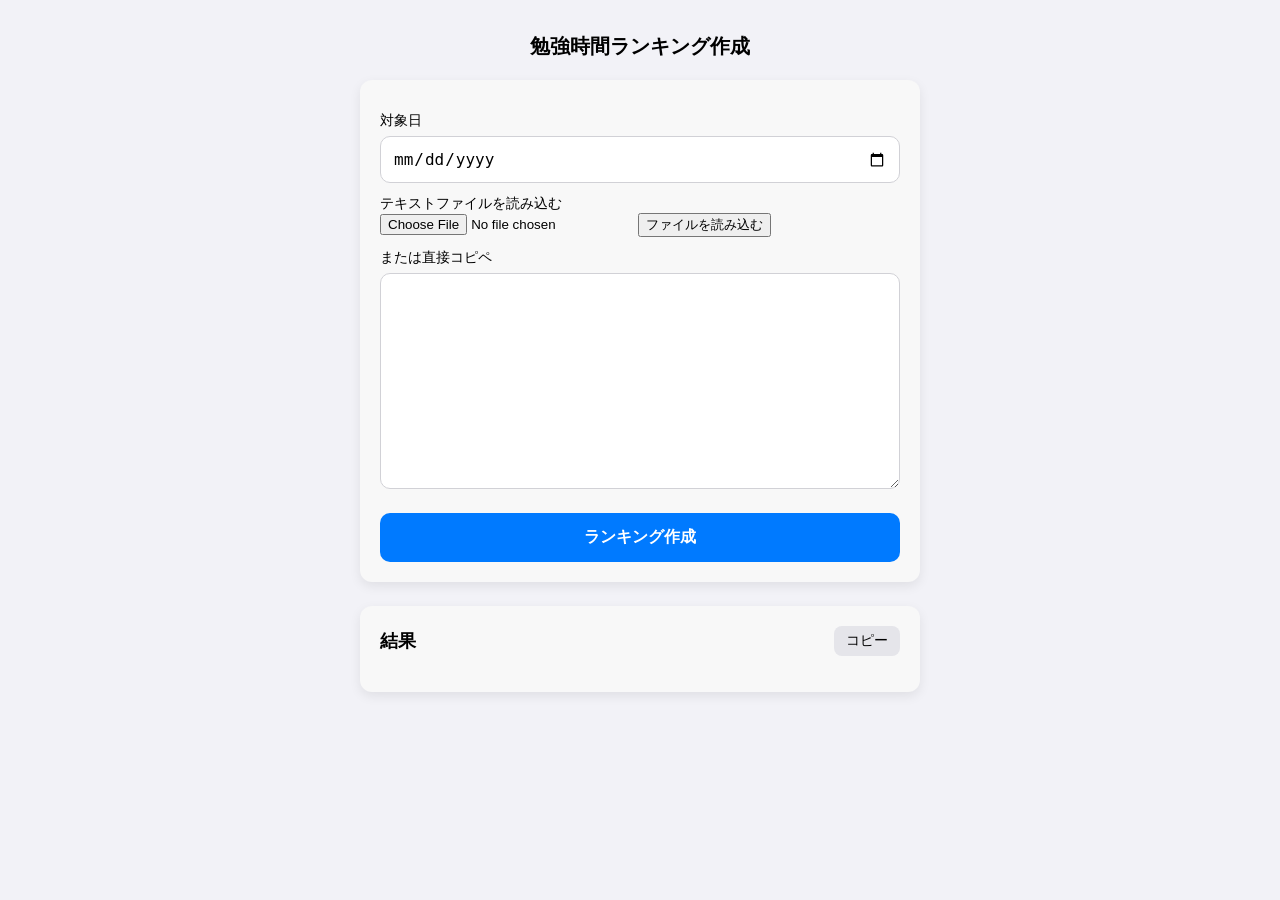
==== index.html @ 6b129561 "Enhance file input with hidden input and button" ====
<!DOCTYPE html>
<html lang="ja">
<head>
  <meta charset="UTF-8">
  <meta name="viewport" content="width=device-width, initial-scale=1.0, maximum-scale=1.0">
  <title>勉強時間ランキング作成</title>
  <link rel="stylesheet" href="style.css">
</head>
<body>

  <div class="container">

    <h1 class="title">勉強時間ランキング作成</h1>

    <div class="card">

      <label class="label">対象日</label>
      <input type="date" id="targetDate" class="input">

      <label class="label">テキストファイルを読み込む</label>

      <!-- 本物の file input は隠す -->
      <input type="file" id="fileInput" accept=".txt" class="file-hidden">

      <!-- Apple風のボタン -->
      <button id="fileBtn" class="button-secondary">ファイルを読み込む</button>
      <span id="fileName" class="file-name"></span>

      <label class="label">または直接コピペ</label>
      <textarea id="logInput" rows="10" class="textarea"></textarea>

      <button id="calcBtn" class="button">ランキング作成</button>
    </div>

    <div class="card result-card">
      <div class="result-header">
        <span class="result-title">結果</span>
        <button id="copyBtn" class="copy-btn">コピー</button>
      </div>
      <pre id="resultText" class="result"></pre>
      <span id="copyMsg" class="copy-msg">コピーしました！</span>
    </div>

  </div>

  <script src="script.js"></script>
</body>
</html>
---- style.css ----
/* Apple風フォント */
body {
  font-family: system-ui, -apple-system, BlinkMacSystemFont, sans-serif;
  background: #f2f2f7;
  margin: 0;
  padding: 0;
  display: flex;
  justify-content: center;
}

/* 中央寄せ・最大幅 + スマホ余白 */
.container {
  width: 100%;
  max-width: 600px;
  padding: 20px;          /* ← スマホで左右に余白を作る */
  box-sizing: border-box; /* ← これが超重要 */
}

/* タイトル */
.title {
  font-size: 20px;
  font-weight: 600;
  margin-bottom: 20px;
  text-align: center;
}

/* カード（薄い影 + 薄いグレー） */
.card {
  background: #f8f8f8;
  padding: 20px;
  border-radius: 12px;
  box-shadow: 0 4px 12px rgba(0,0,0,0.08);
  margin-bottom: 24px;
  box-sizing: border-box;
}

/* ラベル */
.label {
  font-size: 14px;
  font-weight: 500;
  margin-top: 12px;
  display: block;
}

/* 入力系 */
.input, .textarea {
  width: 100%;
  padding: 12px;
  margin-top: 6px;
  border-radius: 10px;
  border: 1px solid #d1d1d6;
  font-size: 16px;
  background: #fff;
  box-sizing: border-box;
}

/* ボタン（Apple風） */
.button {
  width: 100%;
  margin-top: 20px;
  padding: 14px;
  background: #007aff;
  color: white;
  border: none;
  border-radius: 10px;
  font-size: 16px;
  font-weight: 600;
}

/* 結果カード */
.result-card {
  position: relative;
}

/* 結果ヘッダー */
.result-header {
  display: flex;
  justify-content: space-between;
  align-items: center;
}

/* 結果タイトル */
.result-title {
  font-size: 18px;
  font-weight: 600;
}

/* コピー */
.copy-btn {
  background: #e5e5ea;
  border: none;
  padding: 6px 12px;
  border-radius: 8px;
  font-size: 14px;
}

.copy-msg {
  color: green;
  font-size: 14px;
  display: none;
}

/* 結果テキスト */
.result {
  font-size: 16px;
  white-space: pre-wrap;
  margin-top: 12px;
}

/* スマホ最適化（iPhone向け） */
@media (max-width: 480px) {
  .container {
    padding: 16px; /* スマホは余白を少し広めに */
  }

  .card {
    padding: 18px;
  }

  .textarea {
    min-height: 180px;
  }
}
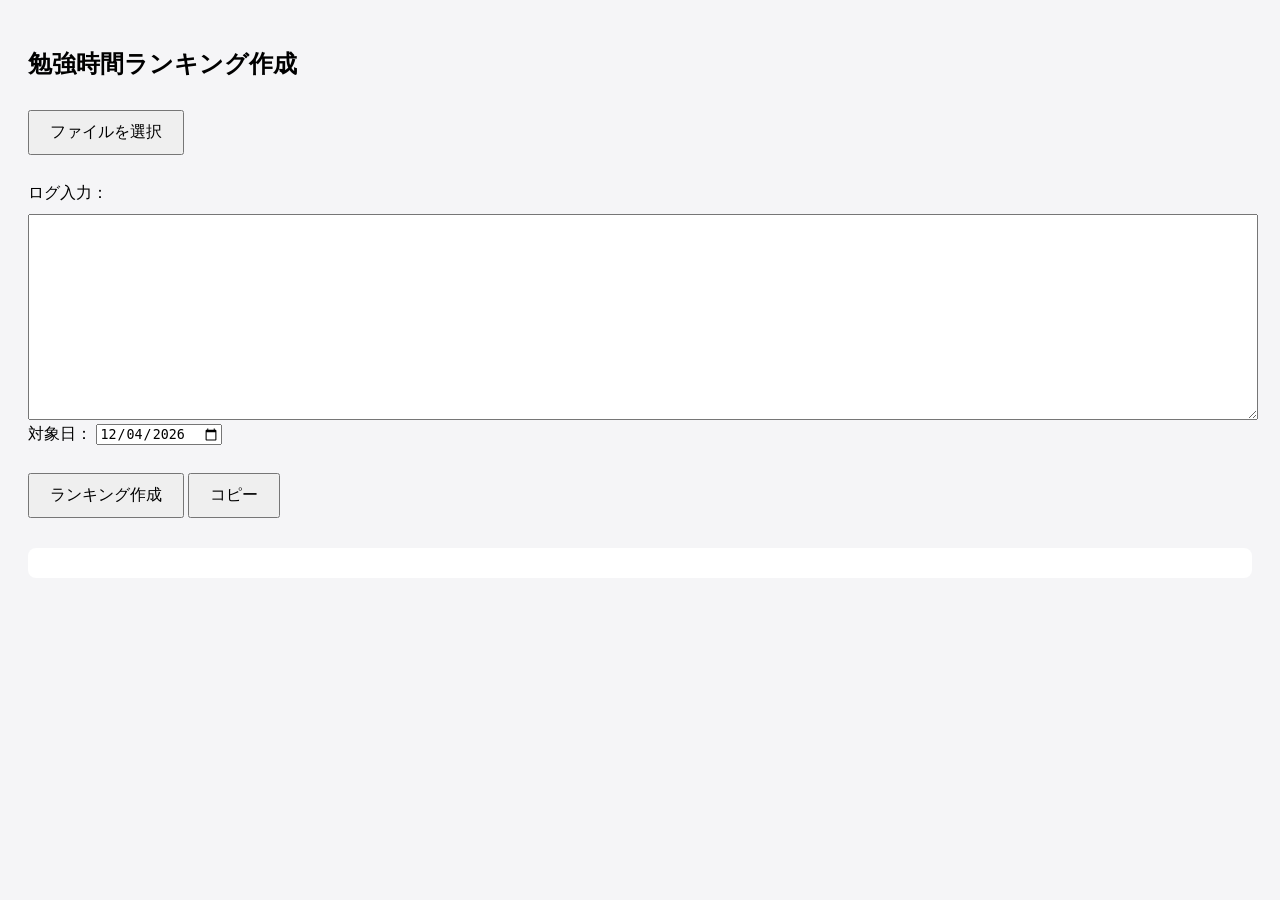
==== commit 647dcdf4: "Refactor HTML structure and styles" ====
--- a/index.html
+++ b/index.html
@@ -1,48 +1,64 @@
 <!DOCTYPE html>
 <html lang="ja">
 <head>
-  <meta charset="UTF-8">
-  <meta name="viewport" content="width=device-width, initial-scale=1.0, maximum-scale=1.0">
-  <title>勉強時間ランキング作成</title>
-  <link rel="stylesheet" href="style.css">
+<meta charset="UTF-8">
+<title>勉強時間ランキング作成</title>
+<meta name="viewport" content="width=device-width, initial-scale=1.0">
+
+<style>
+body {
+  font-family: "Helvetica Neue", Arial, sans-serif;
+  padding: 20px;
+  background: #f5f5f7;
+}
+textarea {
+  width: 100%;
+  height: 200px;
+  margin-top: 10px;
+}
+button {
+  padding: 10px 20px;
+  margin: 10px 0;
+  font-size: 16px;
+}
+#resultText {
+  white-space: pre-wrap;
+  background: #fff;
+  padding: 15px;
+  border-radius: 8px;
+  margin-top: 20px;
+}
+</style>
 </head>
+
 <body>
 
-  <div class="container">
+<h2>勉強時間ランキング作成</h2>
 
-    <h1 class="title">勉強時間ランキング作成</h1>
+<button id="fileBtn">ファイルを選択</button>
+<span id="fileName"></span>
+<input type="file" id="fileInput" style="display:none">
 
-    <div class="card">
+<br><br>
 
-      <label class="label">対象日</label>
-      <input type="date" id="targetDate" class="input">
+<label>ログ入力：</label>
+<textarea id="logInput"></textarea>
 
-      <label class="label">テキストファイルを読み込む</label>
+<br>
 
-      <!-- 本物の file input は隠す -->
-      <input type="file" id="fileInput" accept=".txt" class="file-hidden">
+<label>対象日：</label>
+<input type="date" id="targetDate">
 
-      <!-- Apple風のボタン -->
-      <button id="fileBtn" class="button-secondary">ファイルを読み込む</button>
-      <span id="fileName" class="file-name"></span>
+<br><br>
 
-      <label class="label">または直接コピペ</label>
-      <textarea id="logInput" rows="10" class="textarea"></textarea>
+<button id="calcBtn">ランキング作成</button>
+<button id="copyBtn">コピー</button>
+<span id="copyMsg" style="display:none;">コピーしました！</span>
 
-      <button id="calcBtn" class="button">ランキング作成</button>
-    </div>
+<pre id="resultText"></pre>
 
-    <div class="card result-card">
-      <div class="result-header">
-        <span class="result-title">結果</span>
-        <button id="copyBtn" class="copy-btn">コピー</button>
-      </div>
-      <pre id="resultText" class="result"></pre>
-      <span id="copyMsg" class="copy-msg">コピーしました！</span>
-    </div>
+<!-- キャッシュ対策として ?v=20240603 を付与 -->
+<script src="script.js?v=20240603"></script>
 
-  </div>
-
-  <script src="script.js"></script>
 </body>
 </html>
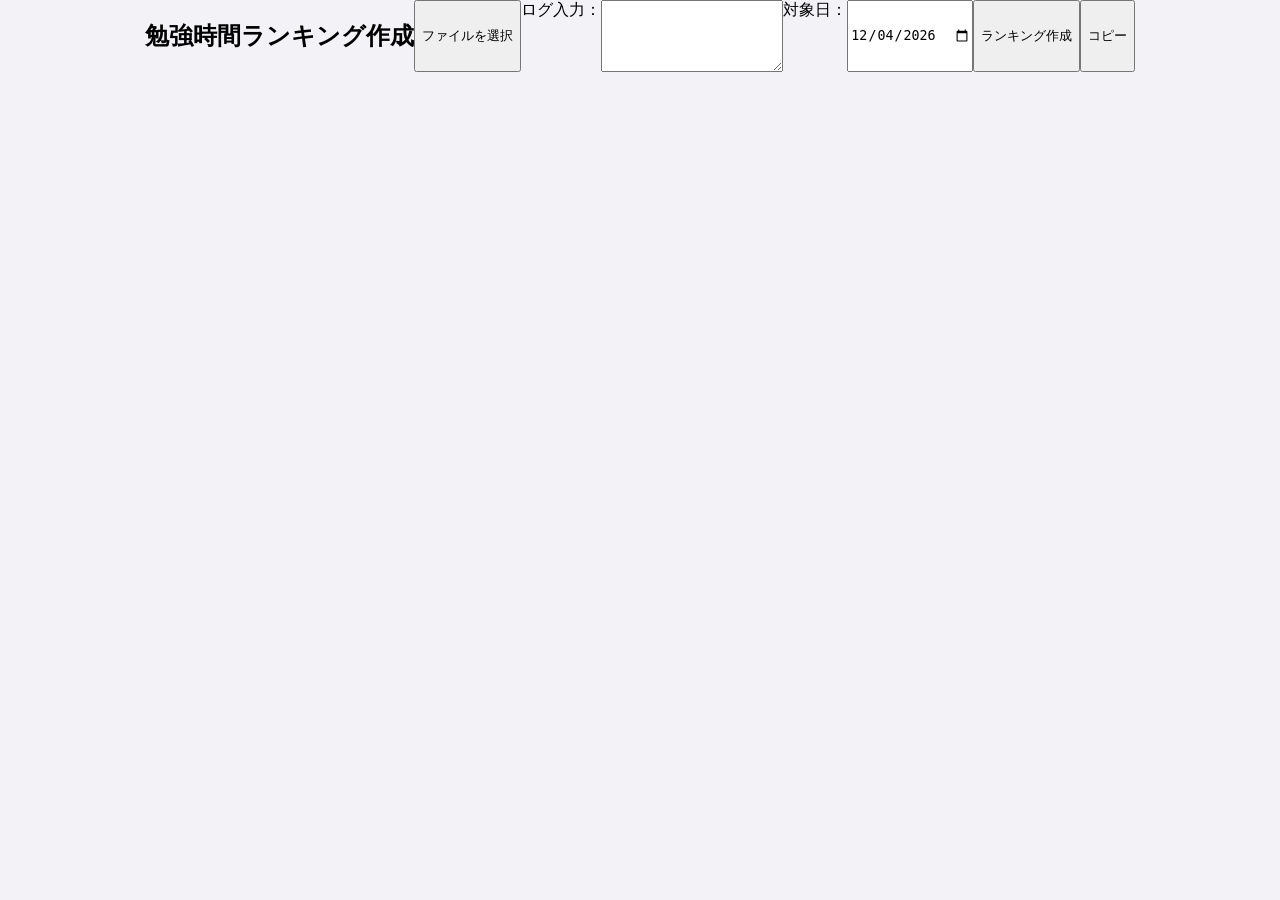
==== commit 6496af39: "Change stylesheet and script version in index.html Updated stylesheet and script versioning for cach" ====
--- a/index.html
+++ b/index.html
@@ -5,30 +5,7 @@
 <title>勉強時間ランキング作成</title>
 <meta name="viewport" content="width=device-width, initial-scale=1.0">
 
-<style>
-body {
-  font-family: "Helvetica Neue", Arial, sans-serif;
-  padding: 20px;
-  background: #f5f5f7;
-}
-textarea {
-  width: 100%;
-  height: 200px;
-  margin-top: 10px;
-}
-button {
-  padding: 10px 20px;
-  margin: 10px 0;
-  font-size: 16px;
-}
-#resultText {
-  white-space: pre-wrap;
-  background: #fff;
-  padding: 15px;
-  border-radius: 8px;
-  margin-top: 20px;
-}
-</style>
+<link rel="stylesheet" href="style.css?v=20240605">
 </head>
 
 <body>
@@ -57,8 +34,7 @@
 
 <pre id="resultText"></pre>
 
-<!-- キャッシュ対策として ?v=20240603 を付与 -->
-<script src="script.js?v=20240603"></script>
+<script src="script.js?v=20240605"></script>
 
 </body>
 </html>
--- a/style.css
+++ b/style.css
@@ -0,0 +1,146 @@
+/* Apple風フォント */
+body {
+  font-family: system-ui, -apple-system, BlinkMacSystemFont, sans-serif;
+  background: #f2f2f7;
+  margin: 0;
+  padding: 0;
+  display: flex;
+  justify-content: center;
+}
+
+/* 中央寄せ・最大幅 + スマホ余白 */
+.container {
+  width: 100%;
+  max-width: 600px;
+  padding: 20px;
+  box-sizing: border-box;
+}
+
+/* タイトル */
+.title {
+  font-size: 20px;
+  font-weight: 600;
+  margin-bottom: 20px;
+  text-align: center;
+}
+
+/* カード（薄い影 + 薄いグレー） */
+.card {
+  background: #f8f8f8;
+  padding: 20px;
+  border-radius: 12px;
+  box-shadow: 0 4px 12px rgba(0,0,0,0.08);
+  margin-bottom: 24px;
+  box-sizing: border-box;
+}
+
+/* ラベル */
+.label {
+  font-size: 14px;
+  font-weight: 500;
+  margin-top: 12px;
+  display: block;
+}
+
+/* 入力系 */
+.input, .textarea {
+  width: 100%;
+  padding: 12px;
+  margin-top: 6px;
+  border-radius: 10px;
+  border: 1px solid #d1d1d6;
+  font-size: 16px;
+  background: #fff;
+  box-sizing: border-box;
+}
+
+/* メインボタン（青） */
+.button {
+  width: 100%;
+  margin-top: 20px;
+  padding: 14px;
+  background: #007aff;
+  color: white;
+  border: none;
+  border-radius: 10px;
+  font-size: 16px;
+  font-weight: 600;
+}
+
+/* サブボタン（ファイル読み込み） */
+.button-secondary {
+  background: #e5e5ea;
+  border: none;
+  padding: 10px 16px;
+  border-radius: 10px;
+  font-size: 15px;
+  font-weight: 500;
+  margin-top: 8px;
+}
+
+/* 本物の file input を隠す */
+.file-hidden {
+  display: none;
+}
+
+/* ファイル名表示 */
+.file-name {
+  font-size: 14px;
+  color: #555;
+  margin-left: 8px;
+}
+
+/* 結果カード */
+.result-card {
+  position: relative;
+}
+
+/* 結果ヘッダー */
+.result-header {
+  display: flex;
+  justify-content: space-between;
+  align-items: center;
+}
+
+/* 結果タイトル */
+.result-title {
+  font-size: 18px;
+  font-weight: 600;
+}
+
+/* コピー */
+.copy-btn {
+  background: #e5e5ea;
+  border: none;
+  padding: 6px 12px;
+  border-radius: 8px;
+  font-size: 14px;
+}
+
+.copy-msg {
+  color: green;
+  font-size: 14px;
+  display: none;
+}
+
+/* 結果テキスト */
+.result {
+  font-size: 16px;
+  white-space: pre-wrap;
+  margin-top: 12px;
+}
+
+/* スマホ最適化 */
+@media (max-width: 480px) {
+  .container {
+    padding: 16px;
+  }
+
+  .card {
+    padding: 18px;
+  }
+
+  .textarea {
+    min-height: 180px;
+  }
+}
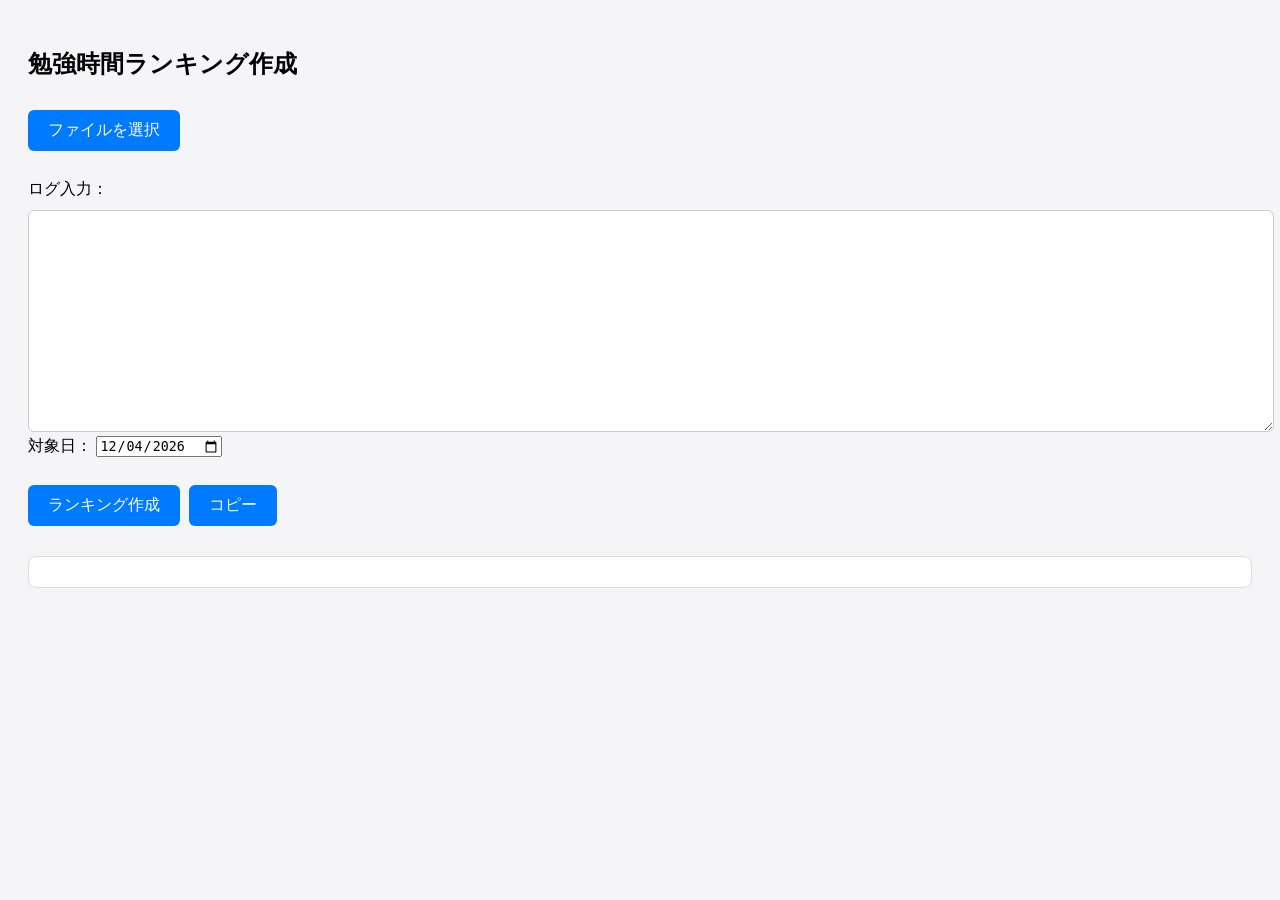
==== commit 56022e40: "Add file type restrictions to file input" ====
--- a/index.html
+++ b/index.html
@@ -14,7 +14,7 @@
 
 <button id="fileBtn">ファイルを選択</button>
 <span id="fileName"></span>
-<input type="file" id="fileInput" style="display:none">
+<input type="file" id="fileInput" accept=".txt,.log,.csv,text/plain" style="display:none">
 
 <br><br>
 
--- a/style.css
+++ b/style.css
@@ -1,146 +1,40 @@
-/* Apple風フォント */
 body {
-  font-family: system-ui, -apple-system, BlinkMacSystemFont, sans-serif;
-  background: #f2f2f7;
-  margin: 0;
-  padding: 0;
-  display: flex;
-  justify-content: center;
+  font-family: "Helvetica Neue", Arial, sans-serif;
+  padding: 20px;
+  background: #f5f5f7;
 }
 
-/* 中央寄せ・最大幅 + スマホ余白 */
-.container {
+textarea {
   width: 100%;
-  max-width: 600px;
-  padding: 20px;
-  box-sizing: border-box;
+  height: 200px;
+  margin-top: 10px;
+  padding: 10px;
+  font-size: 15px;
+  border-radius: 6px;
+  border: 1px solid #ccc;
+  background: #fff;
 }
 
-/* タイトル */
-.title {
-  font-size: 20px;
-  font-weight: 600;
-  margin-bottom: 20px;
-  text-align: center;
+button {
+  padding: 10px 20px;
+  margin: 10px 5px 10px 0;
+  font-size: 16px;
+  border-radius: 6px;
+  border: none;
+  background: #007aff;
+  color: white;
+  cursor: pointer;
 }
 
-/* カード（薄い影 + 薄いグレー） */
-.card {
-  background: #f8f8f8;
-  padding: 20px;
-  border-radius: 12px;
-  box-shadow: 0 4px 12px rgba(0,0,0,0.08);
-  margin-bottom: 24px;
-  box-sizing: border-box;
+button:hover {
+  background: #005fcc;
 }
 
-/* ラベル */
-.label {
-  font-size: 14px;
-  font-weight: 500;
-  margin-top: 12px;
-  display: block;
+#resultText {
+  white-space: pre-wrap;
+  background: #fff;
+  padding: 15px;
+  border-radius: 8px;
+  margin-top: 20px;
+  border: 1px solid #ddd;
 }
-
-/* 入力系 */
-.input, .textarea {
-  width: 100%;
-  padding: 12px;
-  margin-top: 6px;
-  border-radius: 10px;
-  border: 1px solid #d1d1d6;
-  font-size: 16px;
-  background: #fff;
-  box-sizing: border-box;
-}
-
-/* メインボタン（青） */
-.button {
-  width: 100%;
-  margin-top: 20px;
-  padding: 14px;
-  background: #007aff;
-  color: white;
-  border: none;
-  border-radius: 10px;
-  font-size: 16px;
-  font-weight: 600;
-}
-
-/* サブボタン（ファイル読み込み） */
-.button-secondary {
-  background: #e5e5ea;
-  border: none;
-  padding: 10px 16px;
-  border-radius: 10px;
-  font-size: 15px;
-  font-weight: 500;
-  margin-top: 8px;
-}
-
-/* 本物の file input を隠す */
-.file-hidden {
-  display: none;
-}
-
-/* ファイル名表示 */
-.file-name {
-  font-size: 14px;
-  color: #555;
-  margin-left: 8px;
-}
-
-/* 結果カード */
-.result-card {
-  position: relative;
-}
-
-/* 結果ヘッダー */
-.result-header {
-  display: flex;
-  justify-content: space-between;
-  align-items: center;
-}
-
-/* 結果タイトル */
-.result-title {
-  font-size: 18px;
-  font-weight: 600;
-}
-
-/* コピー */
-.copy-btn {
-  background: #e5e5ea;
-  border: none;
-  padding: 6px 12px;
-  border-radius: 8px;
-  font-size: 14px;
-}
-
-.copy-msg {
-  color: green;
-  font-size: 14px;
-  display: none;
-}
-
-/* 結果テキスト */
-.result {
-  font-size: 16px;
-  white-space: pre-wrap;
-  margin-top: 12px;
-}
-
-/* スマホ最適化 */
-@media (max-width: 480px) {
-  .container {
-    padding: 16px;
-  }
-
-  .card {
-    padding: 18px;
-  }
-
-  .textarea {
-    min-height: 180px;
-  }
-}
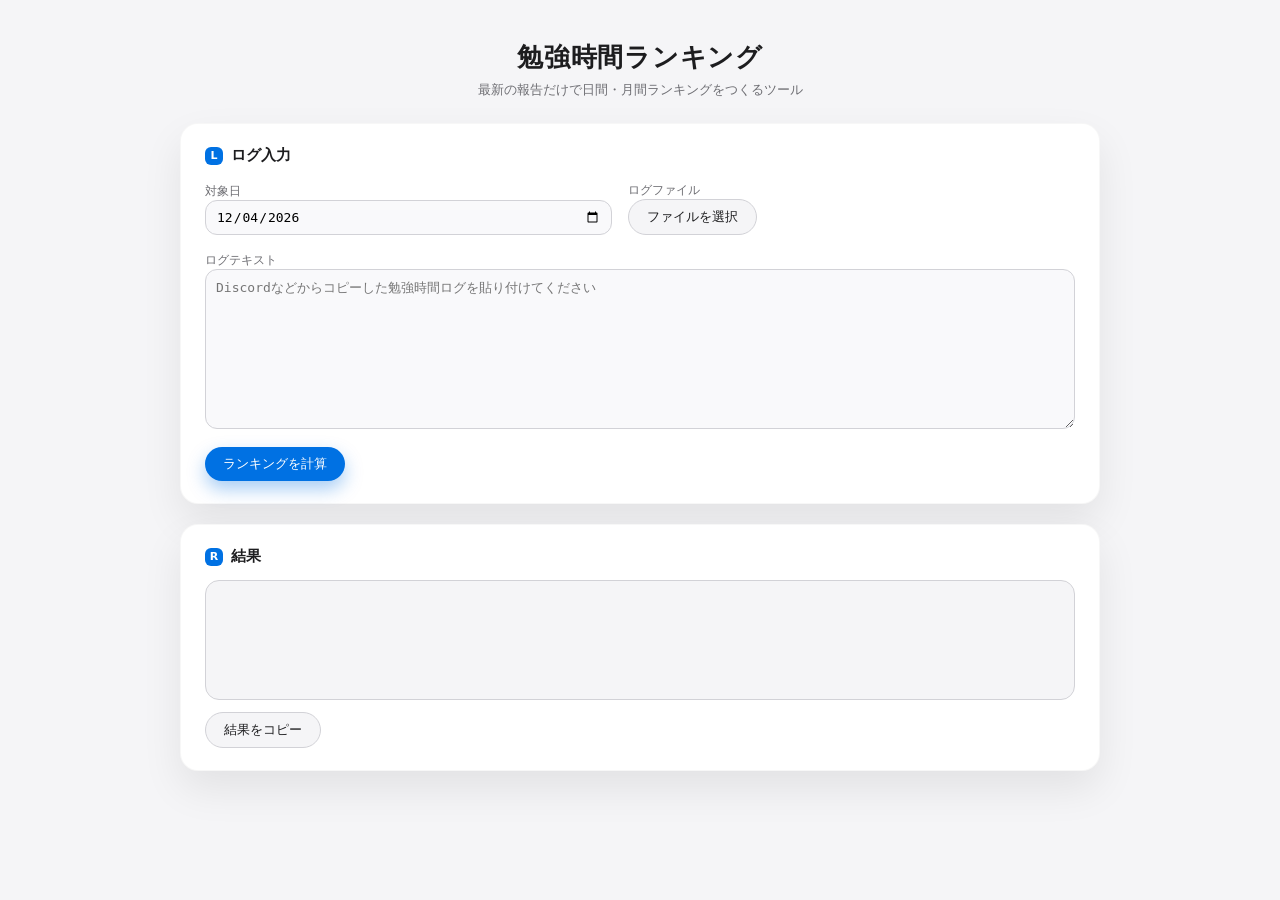
==== commit c68a64c7: "Update index.html for improved layout and styling Refactor HTML structure and styles for study time " ====
--- a/index.html
+++ b/index.html
@@ -1,40 +1,512 @@
 <!DOCTYPE html>
 <html lang="ja">
 <head>
-<meta charset="UTF-8">
-<title>勉強時間ランキング作成</title>
-<meta name="viewport" content="width=device-width, initial-scale=1.0">
-
-<link rel="stylesheet" href="style.css?v=20240605">
+  <meta charset="UTF-8">
+  <title>勉強時間ランキング</title>
+  <style>
+    :root {
+      --bg-main: #f5f5f7;
+      --bg-card: #ffffff;
+      --border-soft: #d2d2d7;
+      --accent: #0071e3;
+      --text-main: #1d1d1f;
+      --text-sub: #6e6e73;
+      --radius-card: 18px;
+      --radius-input: 12px;
+      --shadow-soft: 0 18px 40px rgba(0,0,0,0.08);
+    }
+
+    * {
+      box-sizing: border-box;
+    }
+
+    body {
+      margin: 0;
+      padding: 0;
+      font-family: -apple-system, BlinkMacSystemFont, "SF Pro Text", system-ui, sans-serif;
+      background: var(--bg-main);
+      color: var(--text-main);
+    }
+
+    .app-shell {
+      max-width: 960px;
+      margin: 40px auto;
+      padding: 0 20px;
+    }
+
+    .app-header {
+      text-align: center;
+      margin-bottom: 24px;
+    }
+
+    .app-header h1 {
+      font-weight: 600;
+      letter-spacing: 0.03em;
+      font-size: 26px;
+      margin: 0 0 6px;
+    }
+
+    .app-header p {
+      margin: 0;
+      color: var(--text-sub);
+      font-size: 13px;
+    }
+
+    .card {
+      background: var(--bg-card);
+      border-radius: var(--radius-card);
+      box-shadow: var(--shadow-soft);
+      padding: 22px 24px;
+      margin-bottom: 20px;
+      border: 1px solid rgba(0,0,0,0.03);
+    }
+
+    .card-title {
+      font-size: 15px;
+      font-weight: 600;
+      margin-bottom: 14px;
+      display: flex;
+      align-items: center;
+      gap: 8px;
+    }
+
+    .card-title span.icon {
+      width: 18px;
+      height: 18px;
+      border-radius: 6px;
+      background: var(--accent);
+      display: inline-flex;
+      align-items: center;
+      justify-content: center;
+      color: #fff;
+      font-size: 11px;
+    }
+
+    .row {
+      display: flex;
+      gap: 16px;
+      flex-wrap: wrap;
+      align-items: center;
+    }
+
+    .row + .row {
+      margin-top: 12px;
+    }
+
+    label {
+      font-size: 12px;
+      color: var(--text-sub);
+    }
+
+    input[type="date"],
+    textarea {
+      width: 100%;
+      border-radius: var(--radius-input);
+      border: 1px solid var(--border-soft);
+      padding: 8px 10px;
+      font-size: 13px;
+      outline: none;
+      background: #f9f9fb;
+      transition: border-color 0.15s ease, background 0.15s ease;
+    }
+
+    input[type="date"]:focus,
+    textarea:focus {
+      border-color: var(--accent);
+      background: #ffffff;
+    }
+
+    textarea {
+      min-height: 160px;
+      resize: vertical;
+      line-height: 1.5;
+    }
+
+    .btn {
+      border-radius: 999px;
+      border: none;
+      padding: 8px 18px;
+      font-size: 13px;
+      font-weight: 500;
+      cursor: pointer;
+      display: inline-flex;
+      align-items: center;
+      gap: 6px;
+      transition: background 0.15s ease, box-shadow 0.15s ease, transform 0.08s ease;
+    }
+
+    .btn-primary {
+      background: var(--accent);
+      color: #fff;
+      box-shadow: 0 8px 18px rgba(0,113,227,0.35);
+    }
+
+    .btn-primary:hover {
+      background: #005bb5;
+      box-shadow: 0 10px 22px rgba(0,113,227,0.45);
+      transform: translateY(-1px);
+    }
+
+    .btn-secondary {
+      background: #f5f5f7;
+      color: var(--text-main);
+      border: 1px solid var(--border-soft);
+    }
+
+    .btn-secondary:hover {
+      background: #e5e5ea;
+      transform: translateY(-1px);
+    }
+
+    .file-name {
+      font-size: 12px;
+      color: var(--text-sub);
+      margin-left: 8px;
+    }
+
+    .result-box {
+      white-space: pre-wrap;
+      font-family: "SF Mono", Menlo, Consolas, monospace;
+      font-size: 13px;
+      background: #f5f5f7;
+      border-radius: 14px;
+      padding: 12px 14px;
+      border: 1px solid var(--border-soft);
+      min-height: 120px;
+    }
+
+    .copy-msg {
+      font-size: 11px;
+      color: var(--text-sub);
+      margin-left: 8px;
+      display: none;
+    }
+
+    @media (max-width: 640px) {
+      .app-shell {
+        margin-top: 24px;
+      }
+      .card {
+        padding: 18px 16px;
+      }
+    }
+  </style>
 </head>
-
 <body>
-
-<h2>勉強時間ランキング作成</h2>
-
-<button id="fileBtn">ファイルを選択</button>
-<span id="fileName"></span>
-<input type="file" id="fileInput" accept=".txt,.log,.csv,text/plain" style="display:none">
-
-<br><br>
-
-<label>ログ入力：</label>
-<textarea id="logInput"></textarea>
-
-<br>
-
-<label>対象日：</label>
-<input type="date" id="targetDate">
-
-<br><br>
-
-<button id="calcBtn">ランキング作成</button>
-<button id="copyBtn">コピー</button>
-<span id="copyMsg" style="display:none;">コピーしました！</span>
-
-<pre id="resultText"></pre>
-
-<script src="script.js?v=20240605"></script>
-
+  <div class="app-shell">
+    <header class="app-header">
+      <h1>勉強時間ランキング</h1>
+      <p>最新の報告だけで日間・月間ランキングをつくるツール</p>
+    </header>
+
+    <section class="card">
+      <div class="card-title">
+        <span class="icon">L</span>
+        ログ入力
+      </div>
+      <div class="row">
+        <div style="flex: 1 1 220px;">
+          <label>対象日</label>
+          <input type="date" id="targetDate">
+        </div>
+        <div style="flex: 1 1 260px;">
+          <label>ログファイル</label><br>
+          <button id="fileBtn" class="btn btn-secondary">
+            ファイルを選択
+          </button>
+          <span id="fileName" class="file-name"></span>
+          <input type="file" id="fileInput" accept=".txt" style="display:none;">
+        </div>
+      </div>
+      <div class="row" style="margin-top: 14px;">
+        <div style="flex: 1 1 100%;">
+          <label>ログテキスト</label>
+          <textarea id="logInput" placeholder="Discordなどからコピーした勉強時間ログを貼り付けてください"></textarea>
+        </div>
+      </div>
+      <div class="row" style="margin-top: 14px;">
+        <button id="calcBtn" class="btn btn-primary">
+          ランキングを計算
+        </button>
+      </div>
+    </section>
+
+    <section class="card">
+      <div class="card-title">
+        <span class="icon">R</span>
+        結果
+      </div>
+      <div class="row">
+        <div style="flex: 1 1 100%;">
+          <div id="resultText" class="result-box"></div>
+        </div>
+      </div>
+      <div class="row" style="margin-top: 12px;">
+        <button id="copyBtn" class="btn btn-secondary">
+          結果をコピー
+        </button>
+        <span id="copyMsg" class="copy-msg">コピーしました</span>
+      </div>
+    </section>
+  </div>
+
+  <script>
+    document.getElementById('fileBtn').addEventListener('click', () => {
+      document.getElementById('fileInput').click();
+    });
+
+    document.getElementById('fileInput').addEventListener('change', (e) => {
+      const file = e.target.files[0];
+      document.getElementById('fileName').textContent = file ? file.name : "";
+    });
+
+    document.getElementById('fileInput').addEventListener('change', function(e) {
+      const file = e.target.files[0];
+      if (!file) return;
+
+      const reader = new FileReader();
+      reader.onload = function(event) {
+        document.getElementById('logInput').value = event.target.result;
+      };
+      reader.readAsText(file, 'UTF-8');
+    });
+
+    function toHalfWidth(str) {
+      return str.replace(/[！-～]/g, s => String.fromCharCode(s.charCodeAt(0) - 0xFEE0))
+                .replace(/　/g, " ");
+    }
+
+    function parseMinutes(text) {
+      text = toHalfWidth(text);
+
+      const halfMatch = text.match(/(\d+)時間半/);
+      if (halfMatch) return Number(halfMatch[1]) * 60 + 30;
+
+      const hm = text.match(/(\d+)時間\s*(\d+)分/);
+      if (hm) return Number(hm[1]) * 60 + Number(hm[2]);
+
+      const h = text.match(/(\d+)時間/);
+      if (h) return Number(h[1]) * 60;
+
+      const m = text.match(/(\d+)分/);
+      if (m) return Number(m[1]);
+
+      return 0;
+    }
+
+    function parseAllLogs(rawText) {
+      const lines = rawText.split('\n').map(l => l.trim());
+      const allReports = [];
+
+      let currentDate = null;
+
+      const dateLineRegex = /^(\d{4})[./](\d{1,2})[./](\d{1,2})/;
+      const schoolRegex = /(学校あり|学校アリ|ｶﾞｯｺｳｱﾘ|ガッコウアリ)/;
+      const examRegex = /受験生/;
+
+      for (let i = 0; i < lines.length; i++) {
+        let line = toHalfWidth(lines[i]);
+
+        const d = line.match(dateLineRegex);
+        if (d) {
+          const y = d[1];
+          const m = d[2].padStart(2, "0");
+          const day = d[3].padStart(2, "0");
+          currentDate = `${y}-${m}-${day}`;
+          continue;
+        }
+
+        if (line.includes("勉強時間報告")) {
+          if (!currentDate) continue;
+
+          const timeMatch = line.match(/^(\d{1,2}):(\d{2})/);
+          if (!timeMatch) continue;
+
+          const hour = Number(timeMatch[1]);
+          const minute = Number(timeMatch[2]);
+
+          let afterTime = line.replace(/^\d{1,2}:\d{2}\s*/, "");
+          afterTime = afterTime.replace(/勉強時間報告(?=[0-9０-９半])/g, "勉強時間報告 ");
+
+          const beforeReport = afterTime.split("勉強時間報告")[0].trim();
+          const name = beforeReport;
+
+          let blockLines = [line];
+          for (let j = i + 1; j < lines.length; j++) {
+            const l = toHalfWidth(lines[j]);
+
+            if (/^\d{1,2}:\d{2}/.test(l)) break;
+            if (dateLineRegex.test(l)) break;
+
+            blockLines.push(l);
+          }
+
+          const block = blockLines.join(" ");
+
+          const minutes = parseMinutes(block);
+          if (minutes === 0) continue;
+
+          const school = schoolRegex.test(block);
+          const exam = examRegex.test(block);
+
+          let msgDate = new Date(`${currentDate}T00:00:00`);
+          msgDate.setHours(hour, minute, 0, 0);
+
+          allReports.push({
+            name,
+            minutes,
+            date: msgDate,
+            school,
+            exam
+          });
+        }
+      }
+
+      return allReports;
+    }
+
+    function getDailyRange(targetDateStr) {
+      const start = new Date(`${targetDateStr}T12:00:00`);
+      const end = new Date(start);
+      end.setDate(end.getDate() + 1);
+      end.setHours(6, 0, 0, 0);
+      return { start, end };
+    }
+
+    function getMonthlyRanges(targetDateStr) {
+      const target = new Date(`${targetDateStr}T00:00:00`);
+      const year = target.getFullYear();
+      const month = target.getMonth();
+
+      const ranges = [];
+
+      for (let day = 1; day <= target.getDate(); day++) {
+        const d = new Date(year, month, day);
+        const yyyy = d.getFullYear();
+        const mm = String(d.getMonth() + 1).padStart(2, "0");
+        const dd = String(d.getDate()).padStart(2, "0");
+
+        ranges.push(getDailyRange(`${yyyy}-${mm}-${dd}`));
+      }
+
+      return ranges;
+    }
+
+    document.getElementById('calcBtn').addEventListener('click', () => {
+      let raw = document.getElementById('logInput').value;
+      const targetDateStr = document.getElementById('targetDate').value;
+
+      raw = raw.replace(/["“”]/g, "");
+
+      if (!raw.trim()) {
+        alert('ログを入力するか、ファイルを読み込んでください');
+        return;
+      }
+
+      if (!targetDateStr) {
+        alert('対象日を選択してください');
+        return;
+      }
+
+      const allReports = parseAllLogs(raw);
+
+      const { start, end } = getDailyRange(targetDateStr);
+
+      const latestToday = {};
+      allReports.forEach(r => {
+        if (r.date >= start && r.date <= end) {
+          if (!latestToday[r.name] || r.date > latestToday[r.name].date) {
+            latestToday[r.name] = r;
+          }
+        }
+      });
+
+      const todayEntries = Object.values(latestToday).sort((a, b) => b.minutes - a.minutes);
+
+      const monthlyRanges = getMonthlyRanges(targetDateStr);
+
+      const monthlyTotals = {};
+
+      monthlyRanges.forEach(range => {
+        const dailyLatest = {};
+
+        allReports.forEach(r => {
+          if (r.date >= range.start && r.date <= range.end) {
+            if (!dailyLatest[r.name] || r.date > dailyLatest[r.name].date) {
+              dailyLatest[r.name] = r;
+            }
+          }
+        });
+
+        for (const name in dailyLatest) {
+          if (!latestToday[name]) continue;
+          monthlyTotals[name] = (monthlyTotals[name] || 0) + dailyLatest[name].minutes;
+        }
+      });
+
+      const d = new Date(targetDateStr);
+      const dateLabel = `${d.getMonth() + 1}/${d.getDate()}`;
+
+      let text = "";
+
+      text += `総合ランキング ${dateLabel}\n`;
+      todayEntries.forEach((r, i) => {
+        const h = Math.floor(r.minutes / 60);
+        const m = r.minutes % 60;
+        const monthH = Math.floor((monthlyTotals[r.name] || 0) / 60);
+
+        text += `${i + 1}位 ${r.name}：${h}時間${m}分　(${monthH}h)\n`;
+      });
+
+      const school = todayEntries.filter(r => r.school);
+      if (school.length > 0) {
+        text += `\n学校ありランキング\n`;
+        school.forEach((r, i) => {
+          const h = Math.floor(r.minutes / 60);
+          const m = r.minutes % 60;
+          const monthH = Math.floor((monthlyTotals[r.name] || 0) / 60);
+
+          text += `${i + 1}位 ${r.name}：${h}時間${m}分　(${monthH}h)\n`;
+        });
+      }
+
+      const exam = todayEntries.filter(r => r.exam);
+      if (exam.length > 0) {
+        text += `\n受験生ランキング\n`;
+        exam.forEach((r, i) => {
+          const h = Math.floor(r.minutes / 60);
+          const m = r.minutes % 60;
+          const monthH = Math.floor((monthlyTotals[r.name] || 0) / 60);
+
+          text += `${i + 1}位 ${r.name}：${h}時間${m}分　(${monthH}h)\n`;
+        });
+      }
+
+      text += `\n※括弧内は今月の合計勉強時間です`;
+
+      document.getElementById('resultText').textContent = text;
+    });
+
+    document.getElementById('copyBtn').addEventListener('click', () => {
+      const text = document.getElementById('resultText').textContent;
+      navigator.clipboard.writeText(text).then(() => {
+        const msg = document.getElementById('copyMsg');
+        msg.style.display = "inline";
+        setTimeout(() => msg.style.display = "none", 1500);
+      });
+    });
+
+    window.addEventListener("load", () => {
+      const d = new Date();
+      d.setDate(d.getDate() - 1);
+
+      const yyyy = d.getFullYear();
+      const mm = String(d.getMonth() + 1).padStart(2, "0");
+      const dd = String(d.getDate()).padStart(2, "0");
+
+      const target = document.getElementById("targetDate");
+      if (target) target.value = `${yyyy}-${mm}-${dd}`;
+    });
+  </script>
 </body>
 </html>
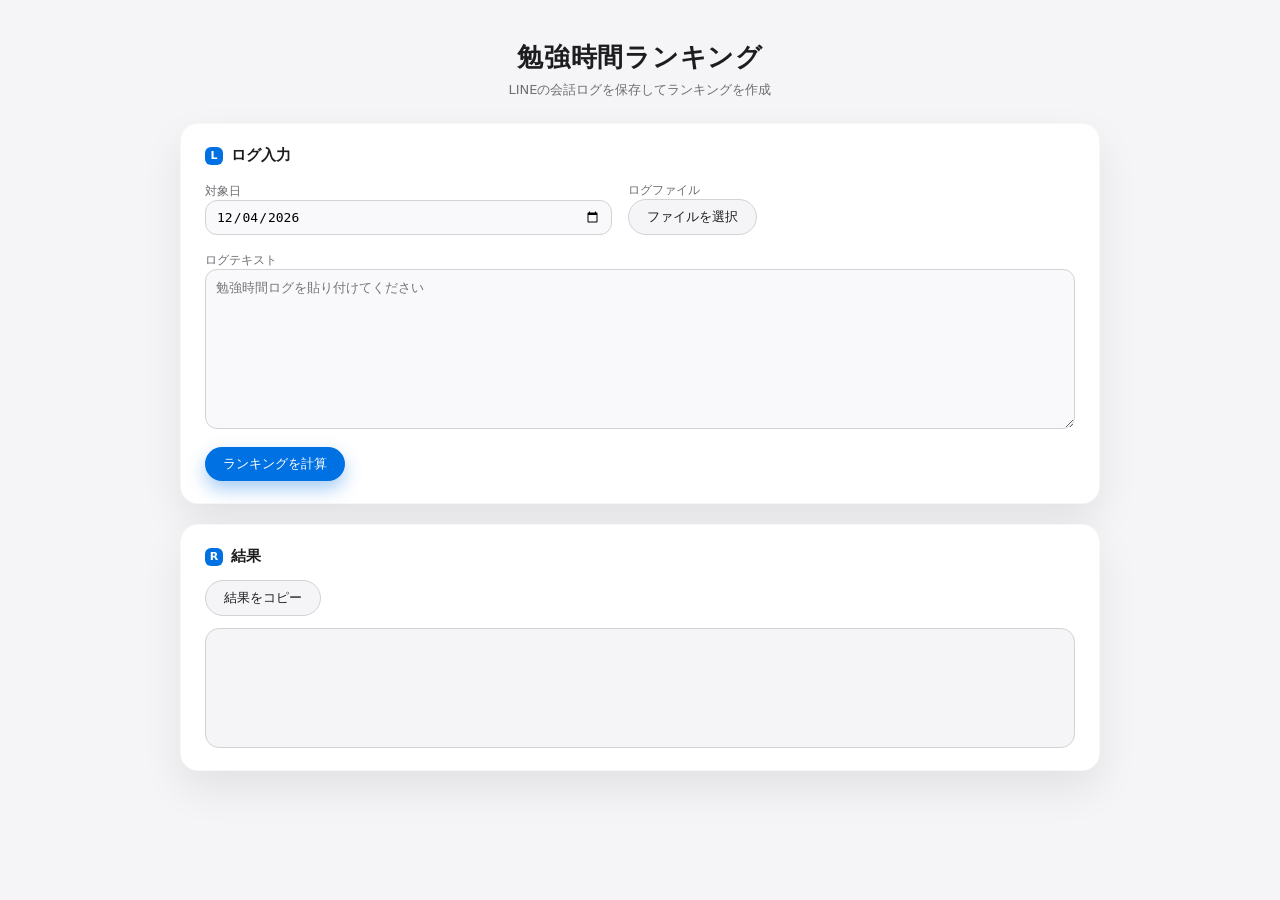
==== commit 3b934474: "Update text and structure in index.html" ====
--- a/index.html
+++ b/index.html
@@ -196,7 +196,7 @@
   <div class="app-shell">
     <header class="app-header">
       <h1>勉強時間ランキング</h1>
-      <p>最新の報告だけで日間・月間ランキングをつくるツール</p>
+      <p>LINEの会話ログを保存してランキングを作成</p>
     </header>
 
     <section class="card">
@@ -221,7 +221,7 @@
       <div class="row" style="margin-top: 14px;">
         <div style="flex: 1 1 100%;">
           <label>ログテキスト</label>
-          <textarea id="logInput" placeholder="Discordなどからコピーした勉強時間ログを貼り付けてください"></textarea>
+          <textarea id="logInput" placeholder="勉強時間ログを貼り付けてください"></textarea>
         </div>
       </div>
       <div class="row" style="margin-top: 14px;">
@@ -235,17 +235,17 @@
       <div class="card-title">
         <span class="icon">R</span>
         結果
-      </div>
-      <div class="row">
-        <div style="flex: 1 1 100%;">
-          <div id="resultText" class="result-box"></div>
-        </div>
       </div>
       <div class="row" style="margin-top: 12px;">
         <button id="copyBtn" class="btn btn-secondary">
           結果をコピー
         </button>
         <span id="copyMsg" class="copy-msg">コピーしました</span>
+      </div>
+      <div class="row">
+        <div style="flex: 1 1 100%;">
+          <div id="resultText" class="result-box"></div>
+        </div>
       </div>
     </section>
   </div>
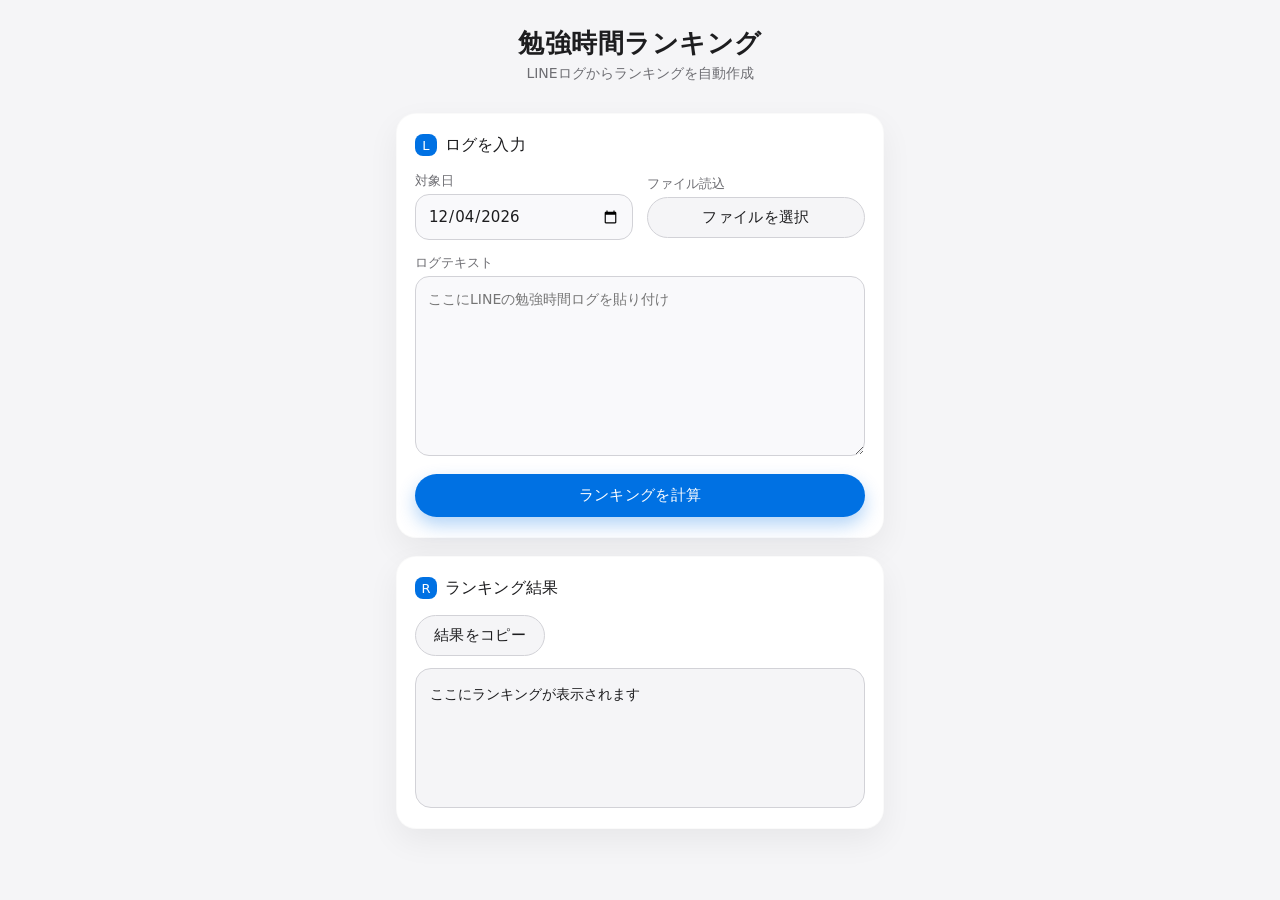
==== commit 9ddfeb9e: "Refactor index.html for layout and functionality improvements Updated styles and improved layout for" ====
--- a/index.html
+++ b/index.html
@@ -2,6 +2,7 @@
 <html lang="ja">
 <head>
   <meta charset="UTF-8">
+  <meta name="viewport" content="width=device-width, initial-scale=1.0, maximum-scale=1.0, user-scalable=yes, viewport-fit=cover">
   <title>勉強時間ランキング</title>
   <style>
     :root {
@@ -11,9 +12,10 @@
       --accent: #0071e3;
       --text-main: #1d1d1f;
       --text-sub: #6e6e73;
-      --radius-card: 18px;
-      --radius-input: 12px;
-      --shadow-soft: 0 18px 40px rgba(0,0,0,0.08);
+      --radius-card: 20px;
+      --radius-input: 14px;
+      --shadow-soft: 0 12px 32px rgba(0,0,0,0.06);
+      --safe-bottom: env(safe-area-inset-bottom, 16px);
     }
 
     * {
@@ -26,76 +28,89 @@
       font-family: -apple-system, BlinkMacSystemFont, "SF Pro Text", system-ui, sans-serif;
       background: var(--bg-main);
       color: var(--text-main);
+      -webkit-tap-highlight-color: transparent;
+      -webkit-font-smoothing: antialiased;
     }
 
     .app-shell {
-      max-width: 960px;
-      margin: 40px auto;
-      padding: 0 20px;
+      max-width: 520px;
+      margin: 0 auto;
+      padding: 18px 16px calc(24px + var(--safe-bottom));
+      display: flex;
+      flex-direction: column;
+      gap: 18px;
     }
 
     .app-header {
       text-align: center;
-      margin-bottom: 24px;
+      margin-bottom: 4px;
+      padding: 8px 0;
     }
 
     .app-header h1 {
-      font-weight: 600;
-      letter-spacing: 0.03em;
+      font-weight: 620;
+      letter-spacing: 0.02em;
       font-size: 26px;
-      margin: 0 0 6px;
+      margin: 0 0 4px;
+      color: var(--text-main);
     }
 
     .app-header p {
       margin: 0;
       color: var(--text-sub);
-      font-size: 13px;
+      font-size: 14px;
+      font-weight: 450;
     }
 
     .card {
       background: var(--bg-card);
       border-radius: var(--radius-card);
       box-shadow: var(--shadow-soft);
-      padding: 22px 24px;
-      margin-bottom: 20px;
-      border: 1px solid rgba(0,0,0,0.03);
+      padding: 20px 18px;
+      border: 1px solid rgba(0,0,0,0.02);
+      transition: box-shadow 0.2s ease;
     }
 
     .card-title {
-      font-size: 15px;
-      font-weight: 600;
-      margin-bottom: 14px;
+      font-size: 16px;
+      font-weight: 590;
+      margin-bottom: 16px;
       display: flex;
       align-items: center;
       gap: 8px;
+      letter-spacing: 0.01em;
     }
 
     .card-title span.icon {
-      width: 18px;
-      height: 18px;
-      border-radius: 6px;
+      width: 22px;
+      height: 22px;
+      border-radius: 8px;
       background: var(--accent);
       display: inline-flex;
       align-items: center;
       justify-content: center;
       color: #fff;
-      font-size: 11px;
+      font-size: 13px;
+      font-weight: 500;
     }
 
     .row {
       display: flex;
-      gap: 16px;
+      gap: 14px;
       flex-wrap: wrap;
       align-items: center;
     }
 
     .row + .row {
-      margin-top: 12px;
+      margin-top: 14px;
     }
 
     label {
-      font-size: 12px;
+      font-size: 13px;
       color: var(--text-sub);
+      font-weight: 500;
+      display: block;
+      margin-bottom: 4px;
     }
 
     input[type="date"],
@@ -103,91 +118,133 @@
       width: 100%;
       border-radius: var(--radius-input);
       border: 1px solid var(--border-soft);
-      padding: 8px 10px;
-      font-size: 13px;
+      padding: 12px 12px;
+      font-size: 15px;
       outline: none;
       background: #f9f9fb;
-      transition: border-color 0.15s ease, background 0.15s ease;
+      transition: border-color 0.2s ease, background 0.2s ease;
+      -webkit-appearance: none;
+      appearance: none;
+      font-family: inherit;
+    }
+
+    input[type="date"] {
+      min-height: 46px;
+      color: var(--text-main);
+    }
+
+    textarea {
+      min-height: 180px;
+      resize: vertical;
+      line-height: 1.5;
+      font-size: 14px;
     }
 
     input[type="date"]:focus,
     textarea:focus {
       border-color: var(--accent);
       background: #ffffff;
-    }
-
-    textarea {
-      min-height: 160px;
-      resize: vertical;
-      line-height: 1.5;
+      box-shadow: 0 0 0 3px rgba(0,113,227,0.12);
     }
 
     .btn {
       border-radius: 999px;
       border: none;
-      padding: 8px 18px;
-      font-size: 13px;
-      font-weight: 500;
+      padding: 12px 20px;
+      font-size: 15px;
+      font-weight: 540;
       cursor: pointer;
       display: inline-flex;
       align-items: center;
+      justify-content: center;
       gap: 6px;
-      transition: background 0.15s ease, box-shadow 0.15s ease, transform 0.08s ease;
+      transition: background 0.18s ease, box-shadow 0.18s ease, transform 0.1s ease;
+      touch-action: manipulation;
+      min-width: 100px;
+      letter-spacing: 0.02em;
     }
 
     .btn-primary {
       background: var(--accent);
       color: #fff;
-      box-shadow: 0 8px 18px rgba(0,113,227,0.35);
-    }
-
-    .btn-primary:hover {
+      box-shadow: 0 8px 18px rgba(0,113,227,0.3);
+      width: 100%;
+    }
+
+    .btn-primary:active {
       background: #005bb5;
-      box-shadow: 0 10px 22px rgba(0,113,227,0.45);
-      transform: translateY(-1px);
+      box-shadow: 0 6px 14px rgba(0,113,227,0.4);
+      transform: scale(0.97);
     }
 
     .btn-secondary {
       background: #f5f5f7;
       color: var(--text-main);
       border: 1px solid var(--border-soft);
-    }
-
-    .btn-secondary:hover {
+      padding: 10px 18px;
+    }
+
+    .btn-secondary:active {
       background: #e5e5ea;
-      transform: translateY(-1px);
+      transform: scale(0.97);
     }
 
     .file-name {
-      font-size: 12px;
+      font-size: 13px;
       color: var(--text-sub);
       margin-left: 8px;
+      word-break: break-all;
     }
 
     .result-box {
       white-space: pre-wrap;
       font-family: "SF Mono", Menlo, Consolas, monospace;
+      font-size: 14px;
+      background: #f5f5f7;
+      border-radius: 16px;
+      padding: 14px 14px;
+      border: 1px solid var(--border-soft);
+      min-height: 140px;
+      line-height: 1.6;
+      word-break: break-word;
+      color: #1d1d1f;
+    }
+
+    .copy-row {
+      display: flex;
+      align-items: center;
+      gap: 10px;
+      flex-wrap: wrap;
+      margin-bottom: 12px;
+    }
+
+    .copy-msg {
       font-size: 13px;
-      background: #f5f5f7;
-      border-radius: 14px;
-      padding: 12px 14px;
-      border: 1px solid var(--border-soft);
-      min-height: 120px;
-    }
-
-    .copy-msg {
-      font-size: 11px;
       color: var(--text-sub);
-      margin-left: 8px;
+      margin-left: 6px;
       display: none;
-    }
-
-    @media (max-width: 640px) {
+      font-weight: 500;
+    }
+
+    .flex-1 {
+      flex: 1 1 180px;
+    }
+
+    .full-width {
+      flex: 1 1 100%;
+    }
+
+    @media (max-width: 400px) {
       .app-shell {
-        margin-top: 24px;
+        padding: 12px 12px calc(20px + var(--safe-bottom));
+        gap: 14px;
       }
       .card {
-        padding: 18px 16px;
+        padding: 18px 14px;
+      }
+      .btn {
+        padding: 12px 16px;
+        font-size: 14px;
       }
     }
   </style>
@@ -196,35 +253,40 @@
   <div class="app-shell">
     <header class="app-header">
       <h1>勉強時間ランキング</h1>
-      <p>LINEの会話ログを保存してランキングを作成</p>
+      <p>LINEログからランキングを自動作成</p>
     </header>
 
     <section class="card">
       <div class="card-title">
         <span class="icon">L</span>
-        ログ入力
-      </div>
+        ログを入力
+      </div>
+
       <div class="row">
-        <div style="flex: 1 1 220px;">
+        <div class="flex-1">
           <label>対象日</label>
           <input type="date" id="targetDate">
         </div>
-        <div style="flex: 1 1 260px;">
-          <label>ログファイル</label><br>
-          <button id="fileBtn" class="btn btn-secondary">
-            ファイルを選択
-          </button>
-          <span id="fileName" class="file-name"></span>
-          <input type="file" id="fileInput" accept=".txt" style="display:none;">
+        <div class="flex-1" style="display: flex; align-items: flex-end;">
+          <div style="width: 100%;">
+            <label>ファイル読込</label>
+            <button id="fileBtn" class="btn btn-secondary" style="width: 100%;">
+              ファイルを選択
+            </button>
+            <span id="fileName" class="file-name"></span>
+            <input type="file" id="fileInput" accept=".txt,text/plain" style="display:none;">
+          </div>
         </div>
       </div>
-      <div class="row" style="margin-top: 14px;">
-        <div style="flex: 1 1 100%;">
+
+      <div class="row">
+        <div class="full-width">
           <label>ログテキスト</label>
-          <textarea id="logInput" placeholder="勉強時間ログを貼り付けてください"></textarea>
+          <textarea id="logInput" placeholder="ここにLINEの勉強時間ログを貼り付け"></textarea>
         </div>
       </div>
-      <div class="row" style="margin-top: 14px;">
+
+      <div class="row">
         <button id="calcBtn" class="btn btn-primary">
           ランキングを計算
         </button>
@@ -234,279 +296,275 @@
     <section class="card">
       <div class="card-title">
         <span class="icon">R</span>
-        結果
-      </div>
-      <div class="row" style="margin-top: 12px;">
+        ランキング結果
+      </div>
+
+      <div class="copy-row">
         <button id="copyBtn" class="btn btn-secondary">
           結果をコピー
         </button>
         <span id="copyMsg" class="copy-msg">コピーしました</span>
       </div>
+
       <div class="row">
-        <div style="flex: 1 1 100%;">
-          <div id="resultText" class="result-box"></div>
+        <div class="full-width">
+          <div id="resultText" class="result-box">ここにランキングが表示されます</div>
         </div>
       </div>
     </section>
   </div>
 
   <script>
-    document.getElementById('fileBtn').addEventListener('click', () => {
-      document.getElementById('fileInput').click();
-    });
-
-    document.getElementById('fileInput').addEventListener('change', (e) => {
-      const file = e.target.files[0];
-      document.getElementById('fileName').textContent = file ? file.name : "";
-    });
-
-    document.getElementById('fileInput').addEventListener('change', function(e) {
-      const file = e.target.files[0];
-      if (!file) return;
-
-      const reader = new FileReader();
-      reader.onload = function(event) {
-        document.getElementById('logInput').value = event.target.result;
-      };
-      reader.readAsText(file, 'UTF-8');
-    });
-
-    function toHalfWidth(str) {
-      return str.replace(/[！-～]/g, s => String.fromCharCode(s.charCodeAt(0) - 0xFEE0))
-                .replace(/　/g, " ");
-    }
-
-    function parseMinutes(text) {
-      text = toHalfWidth(text);
-
-      const halfMatch = text.match(/(\d+)時間半/);
-      if (halfMatch) return Number(halfMatch[1]) * 60 + 30;
-
-      const hm = text.match(/(\d+)時間\s*(\d+)分/);
-      if (hm) return Number(hm[1]) * 60 + Number(hm[2]);
-
-      const h = text.match(/(\d+)時間/);
-      if (h) return Number(h[1]) * 60;
-
-      const m = text.match(/(\d+)分/);
-      if (m) return Number(m[1]);
-
-      return 0;
-    }
-
-    function parseAllLogs(rawText) {
-      const lines = rawText.split('\n').map(l => l.trim());
-      const allReports = [];
-
-      let currentDate = null;
-
-      const dateLineRegex = /^(\d{4})[./](\d{1,2})[./](\d{1,2})/;
-      const schoolRegex = /(学校あり|学校アリ|ｶﾞｯｺｳｱﾘ|ガッコウアリ)/;
-      const examRegex = /受験生/;
-
-      for (let i = 0; i < lines.length; i++) {
-        let line = toHalfWidth(lines[i]);
-
-        const d = line.match(dateLineRegex);
-        if (d) {
-          const y = d[1];
-          const m = d[2].padStart(2, "0");
-          const day = d[3].padStart(2, "0");
-          currentDate = `${y}-${m}-${day}`;
-          continue;
-        }
-
-        if (line.includes("勉強時間報告")) {
-          if (!currentDate) continue;
-
-          const timeMatch = line.match(/^(\d{1,2}):(\d{2})/);
-          if (!timeMatch) continue;
-
-          const hour = Number(timeMatch[1]);
-          const minute = Number(timeMatch[2]);
-
-          let afterTime = line.replace(/^\d{1,2}:\d{2}\s*/, "");
-          afterTime = afterTime.replace(/勉強時間報告(?=[0-9０-９半])/g, "勉強時間報告 ");
-
-          const beforeReport = afterTime.split("勉強時間報告")[0].trim();
-          const name = beforeReport;
-
-          let blockLines = [line];
-          for (let j = i + 1; j < lines.length; j++) {
-            const l = toHalfWidth(lines[j]);
-
-            if (/^\d{1,2}:\d{2}/.test(l)) break;
-            if (dateLineRegex.test(l)) break;
-
-            blockLines.push(l);
+    (function() {
+      const fileBtn = document.getElementById('fileBtn');
+      const fileInput = document.getElementById('fileInput');
+      const fileNameSpan = document.getElementById('fileName');
+      const logInput = document.getElementById('logInput');
+      const targetDate = document.getElementById('targetDate');
+      const calcBtn = document.getElementById('calcBtn');
+      const resultText = document.getElementById('resultText');
+      const copyBtn = document.getElementById('copyBtn');
+      const copyMsg = document.getElementById('copyMsg');
+
+      fileBtn.addEventListener('click', (e) => {
+        e.preventDefault();
+        fileInput.click();
+      });
+
+      fileInput.addEventListener('change', function(e) {
+        const file = e.target.files[0];
+        if (file) {
+          fileNameSpan.textContent = file.name;
+          const reader = new FileReader();
+          reader.onload = function(event) {
+            logInput.value = event.target.result;
+          };
+          reader.readAsText(file, 'UTF-8');
+        } else {
+          fileNameSpan.textContent = '';
+        }
+      });
+
+      function toHalfWidth(str) {
+        return str.replace(/[！-～]/g, s => String.fromCharCode(s.charCodeAt(0) - 0xFEE0))
+                  .replace(/　/g, " ");
+      }
+
+      function parseMinutes(text) {
+        text = toHalfWidth(text);
+        const halfMatch = text.match(/(\d+)時間半/);
+        if (halfMatch) return Number(halfMatch[1]) * 60 + 30;
+
+        const hm = text.match(/(\d+)時間\s*(\d+)分/);
+        if (hm) return Number(hm[1]) * 60 + Number(hm[2]);
+
+        const h = text.match(/(\d+)時間/);
+        if (h) return Number(h[1]) * 60;
+
+        const m = text.match(/(\d+)分/);
+        if (m) return Number(m[1]);
+
+        return 0;
+      }
+
+      function parseAllLogs(rawText) {
+        const lines = rawText.split('\n').map(l => l.trim());
+        const allReports = [];
+        let currentDate = null;
+        const dateLineRegex = /^(\d{4})[./](\d{1,2})[./](\d{1,2})/;
+        const schoolRegex = /(学校あり|学校アリ|ｶﾞｯｺｳｱﾘ|ガッコウアリ)/;
+        const examRegex = /受験生/;
+
+        for (let i = 0; i < lines.length; i++) {
+          let line = toHalfWidth(lines[i]);
+          const d = line.match(dateLineRegex);
+          if (d) {
+            const y = d[1];
+            const m = d[2].padStart(2, "0");
+            const day = d[3].padStart(2, "0");
+            currentDate = `${y}-${m}-${day}`;
+            continue;
           }
 
-          const block = blockLines.join(" ");
-
-          const minutes = parseMinutes(block);
-          if (minutes === 0) continue;
-
-          const school = schoolRegex.test(block);
-          const exam = examRegex.test(block);
-
-          let msgDate = new Date(`${currentDate}T00:00:00`);
-          msgDate.setHours(hour, minute, 0, 0);
-
-          allReports.push({
-            name,
-            minutes,
-            date: msgDate,
-            school,
-            exam
-          });
-        }
-      }
-
-      return allReports;
-    }
-
-    function getDailyRange(targetDateStr) {
-      const start = new Date(`${targetDateStr}T12:00:00`);
-      const end = new Date(start);
-      end.setDate(end.getDate() + 1);
-      end.setHours(6, 0, 0, 0);
-      return { start, end };
-    }
-
-    function getMonthlyRanges(targetDateStr) {
-      const target = new Date(`${targetDateStr}T00:00:00`);
-      const year = target.getFullYear();
-      const month = target.getMonth();
-
-      const ranges = [];
-
-      for (let day = 1; day <= target.getDate(); day++) {
-        const d = new Date(year, month, day);
-        const yyyy = d.getFullYear();
-        const mm = String(d.getMonth() + 1).padStart(2, "0");
-        const dd = String(d.getDate()).padStart(2, "0");
-
-        ranges.push(getDailyRange(`${yyyy}-${mm}-${dd}`));
-      }
-
-      return ranges;
-    }
-
-    document.getElementById('calcBtn').addEventListener('click', () => {
-      let raw = document.getElementById('logInput').value;
-      const targetDateStr = document.getElementById('targetDate').value;
-
-      raw = raw.replace(/["“”]/g, "");
-
-      if (!raw.trim()) {
-        alert('ログを入力するか、ファイルを読み込んでください');
-        return;
-      }
-
-      if (!targetDateStr) {
-        alert('対象日を選択してください');
-        return;
-      }
-
-      const allReports = parseAllLogs(raw);
-
-      const { start, end } = getDailyRange(targetDateStr);
-
-      const latestToday = {};
-      allReports.forEach(r => {
-        if (r.date >= start && r.date <= end) {
-          if (!latestToday[r.name] || r.date > latestToday[r.name].date) {
-            latestToday[r.name] = r;
+          if (line.includes("勉強時間報告")) {
+            if (!currentDate) continue;
+            const timeMatch = line.match(/^(\d{1,2}):(\d{2})/);
+            if (!timeMatch) continue;
+
+            const hour = Number(timeMatch[1]);
+            const minute = Number(timeMatch[2]);
+
+            let afterTime = line.replace(/^\d{1,2}:\d{2}\s*/, "");
+            afterTime = afterTime.replace(/勉強時間報告(?=[0-9０-９半])/g, "勉強時間報告 ");
+
+            const beforeReport = afterTime.split("勉強時間報告")[0].trim();
+            const name = beforeReport;
+
+            let blockLines = [line];
+            for (let j = i + 1; j < lines.length; j++) {
+              const l = toHalfWidth(lines[j]);
+              if (/^\d{1,2}:\d{2}/.test(l)) break;
+              if (dateLineRegex.test(l)) break;
+              blockLines.push(l);
+            }
+            const block = blockLines.join(" ");
+            const minutes = parseMinutes(block);
+            if (minutes === 0) continue;
+
+            const school = schoolRegex.test(block);
+            const exam = examRegex.test(block);
+
+            let msgDate = new Date(`${currentDate}T00:00:00`);
+            msgDate.setHours(hour, minute, 0, 0);
+
+            allReports.push({
+              name,
+              minutes,
+              date: msgDate,
+              school,
+              exam
+            });
           }
         }
-      });
-
-      const todayEntries = Object.values(latestToday).sort((a, b) => b.minutes - a.minutes);
-
-      const monthlyRanges = getMonthlyRanges(targetDateStr);
-
-      const monthlyTotals = {};
-
-      monthlyRanges.forEach(range => {
-        const dailyLatest = {};
-
+        return allReports;
+      }
+
+      function getDailyRange(targetDateStr) {
+        const start = new Date(`${targetDateStr}T12:00:00`);
+        const end = new Date(start);
+        end.setDate(end.getDate() + 1);
+        end.setHours(6, 0, 0, 0);
+        return { start, end };
+      }
+
+      function getMonthlyRanges(targetDateStr) {
+        const target = new Date(`${targetDateStr}T00:00:00`);
+        const year = target.getFullYear();
+        const month = target.getMonth();
+        const ranges = [];
+        for (let day = 1; day <= target.getDate(); day++) {
+          const d = new Date(year, month, day);
+          const yyyy = d.getFullYear();
+          const mm = String(d.getMonth() + 1).padStart(2, "0");
+          const dd = String(d.getDate()).padStart(2, "0");
+          ranges.push(getDailyRange(`${yyyy}-${mm}-${dd}`));
+        }
+        return ranges;
+      }
+
+      function calculateRanking() {
+        let raw = logInput.value;
+        const targetDateStr = targetDate.value;
+
+        raw = raw.replace(/[""']/g, "");
+
+        if (!raw.trim()) {
+          alert('ログを入力するか、ファイルを読み込んでください');
+          return;
+        }
+        if (!targetDateStr) {
+          alert('対象日を選択してください');
+          return;
+        }
+
+        const allReports = parseAllLogs(raw);
+        const { start, end } = getDailyRange(targetDateStr);
+
+        const latestToday = {};
         allReports.forEach(r => {
-          if (r.date >= range.start && r.date <= range.end) {
-            if (!dailyLatest[r.name] || r.date > dailyLatest[r.name].date) {
-              dailyLatest[r.name] = r;
+          if (r.date >= start && r.date <= end) {
+            if (!latestToday[r.name] || r.date > latestToday[r.name].date) {
+              latestToday[r.name] = r;
             }
           }
         });
 
-        for (const name in dailyLatest) {
-          if (!latestToday[name]) continue;
-          monthlyTotals[name] = (monthlyTotals[name] || 0) + dailyLatest[name].minutes;
-        }
-      });
-
-      const d = new Date(targetDateStr);
-      const dateLabel = `${d.getMonth() + 1}/${d.getDate()}`;
-
-      let text = "";
-
-      text += `総合ランキング ${dateLabel}\n`;
-      todayEntries.forEach((r, i) => {
-        const h = Math.floor(r.minutes / 60);
-        const m = r.minutes % 60;
-        const monthH = Math.floor((monthlyTotals[r.name] || 0) / 60);
-
-        text += `${i + 1}位 ${r.name}：${h}時間${m}分　(${monthH}h)\n`;
-      });
-
-      const school = todayEntries.filter(r => r.school);
-      if (school.length > 0) {
-        text += `\n学校ありランキング\n`;
-        school.forEach((r, i) => {
+        const todayEntries = Object.values(latestToday).sort((a, b) => b.minutes - a.minutes);
+
+        const monthlyRanges = getMonthlyRanges(targetDateStr);
+        const monthlyTotals = {};
+
+        monthlyRanges.forEach(range => {
+          const dailyLatest = {};
+          allReports.forEach(r => {
+            if (r.date >= range.start && r.date <= range.end) {
+              if (!dailyLatest[r.name] || r.date > dailyLatest[r.name].date) {
+                dailyLatest[r.name] = r;
+              }
+            }
+          });
+          for (const name in dailyLatest) {
+            if (latestToday[name]) {
+              monthlyTotals[name] = (monthlyTotals[name] || 0) + dailyLatest[name].minutes;
+            }
+          }
+        });
+
+        const d = new Date(targetDateStr);
+        const dateLabel = `${d.getMonth() + 1}/${d.getDate()}`;
+
+        let text = `総合ランキング ${dateLabel}\n`;
+        todayEntries.forEach((r, i) => {
           const h = Math.floor(r.minutes / 60);
           const m = r.minutes % 60;
           const monthH = Math.floor((monthlyTotals[r.name] || 0) / 60);
-
-          text += `${i + 1}位 ${r.name}：${h}時間${m}分　(${monthH}h)\n`;
+          text += `${i + 1}位 ${r.name}：${h}時間${m}分　(月${monthH}h)\n`;
         });
-      }
-
-      const exam = todayEntries.filter(r => r.exam);
-      if (exam.length > 0) {
-        text += `\n受験生ランキング\n`;
-        exam.forEach((r, i) => {
-          const h = Math.floor(r.minutes / 60);
-          const m = r.minutes % 60;
-          const monthH = Math.floor((monthlyTotals[r.name] || 0) / 60);
-
-          text += `${i + 1}位 ${r.name}：${h}時間${m}分　(${monthH}h)\n`;
+
+        const school = todayEntries.filter(r => r.school);
+        if (school.length > 0) {
+          text += `\n学校ありランキング\n`;
+          school.forEach((r, i) => {
+            const h = Math.floor(r.minutes / 60);
+            const m = r.minutes % 60;
+            const monthH = Math.floor((monthlyTotals[r.name] || 0) / 60);
+            text += `${i + 1}位 ${r.name}：${h}時間${m}分　(月${monthH}h)\n`;
+          });
+        }
+
+        const exam = todayEntries.filter(r => r.exam);
+        if (exam.length > 0) {
+          text += `\n受験生ランキング\n`;
+          exam.forEach((r, i) => {
+            const h = Math.floor(r.minutes / 60);
+            const m = r.minutes % 60;
+            const monthH = Math.floor((monthlyTotals[r.name] || 0) / 60);
+            text += `${i + 1}位 ${r.name}：${h}時間${m}分　(${monthH}h)\n`;
+          });
+        }
+
+        text += `\n※括弧内は今月の合計時間`;
+        resultText.textContent = text;
+      }
+
+      function copyResult() {
+        const text = resultText.textContent;
+        if (!text || text === 'ここにランキングが表示されます') {
+          alert('コピーする結果がありません');
+          return;
+        }
+        navigator.clipboard.writeText(text).then(() => {
+          copyMsg.style.display = "inline";
+          setTimeout(() => { copyMsg.style.display = "none"; }, 1800);
+        }).catch(() => {
+          alert('コピーに失敗しました');
         });
       }
 
-      text += `\n※括弧内は今月の合計勉強時間です`;
-
-      document.getElementById('resultText').textContent = text;
-    });
-
-    document.getElementById('copyBtn').addEventListener('click', () => {
-      const text = document.getElementById('resultText').textContent;
-      navigator.clipboard.writeText(text).then(() => {
-        const msg = document.getElementById('copyMsg');
-        msg.style.display = "inline";
-        setTimeout(() => msg.style.display = "none", 1500);
+      calcBtn.addEventListener('click', calculateRanking);
+      copyBtn.addEventListener('click', copyResult);
+
+      window.addEventListener("load", () => {
+        const now = new Date();
+        now.setDate(now.getDate() - 1);
+        const yyyy = now.getFullYear();
+        const mm = String(now.getMonth() + 1).padStart(2, "0");
+        const dd = String(now.getDate()).padStart(2, "0");
+        if (targetDate) targetDate.value = `${yyyy}-${mm}-${dd}`;
+
+        resultText.textContent = 'ここにランキングが表示されます';
       });
-    });
-
-    window.addEventListener("load", () => {
-      const d = new Date();
-      d.setDate(d.getDate() - 1);
-
-      const yyyy = d.getFullYear();
-      const mm = String(d.getMonth() + 1).padStart(2, "0");
-      const dd = String(d.getDate()).padStart(2, "0");
-
-      const target = document.getElementById("targetDate");
-      if (target) target.value = `${yyyy}-${mm}-${dd}`;
-    });
+    })();
   </script>
 </body>
 </html>
